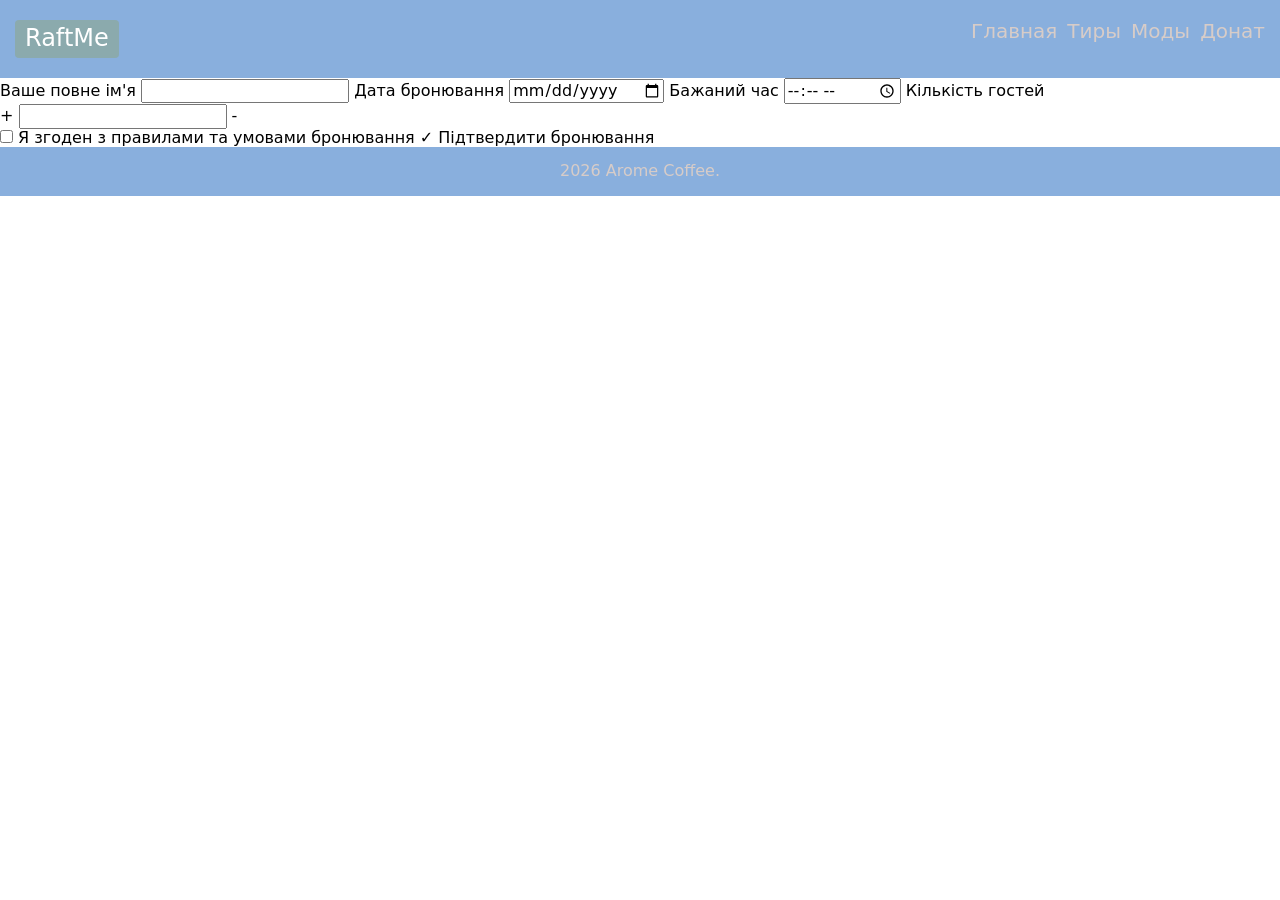
==== form.html @ 9c9c3f44 "style bra" ====
<!doctype html>
<html lang="en">

<head>
    <meta charset="UTF-8" />
    <meta name="viewport" content="width=device-width, initial-scale=1.0" />
    <title>Document</title>
    <link rel="stylesheet" href="https://cdnjs.cloudflare.com/ajax/libs/modern-normalize/3.0.1/modern-normalize.min.css"
        integrity="sha512-q6WgHqiHlKyOqslT/lgBgodhd03Wp4BEqKeW6nNtlOY4quzyG3VoQKFrieaCeSnuVseNKRGpGeDU3qPmabCANg=="
        crossorigin="anonymous" referrerpolicy="no-referrer" />
    <link rel="stylesheet" href="./css/reset.css" />
    <link rel="stylesheet" href="./css/style.css" />
</head>

<body>
    <header>
        <a class="header__logo" href="">RaftMe</a>
        <nav class="header__nav">
            <ul class="header__list">
                <li class="header__item">
                    <a class="header__item_link" href="">Главная</a>
                </li>
                <li class="header__item">
                    <a class="header__item__link" href="">Тиры</a>
                </li>
                <li class="header__item">
                    <a class="header__item__link" href="">Моды</a>
                </li>
                <li class="header__item">
                    <a class="header__item__link" href="">Донат</a>
                </li>
            </ul>
        </nav>
    </header>
    <main>
        <section class="form-section">
            <form class="form" action="">
                <h2 class="form__title"></h2>
                <p class="form__text"></p>
                <label class="form__lable" for="">
                    Ваше повне ім'я
                    <input class="form__input" type="text">
                </label>
                <label class="form__lable" for="">
                    Дата бронювання
                    <input class="form__input" type="date">
                </label>
                <label class="form__lable" for="">
                    Бажаний час
                    <input class="form__input" type="time">
                </label>
                <label class="form__lable" id="number-guests-title" for="">
                    Кількість гостей
                    <div class="form__lable__div">
                        <button class="form__lable__div__btn" type="button">+</button>
                        <input class="form__input" type="number">
                        <button class="form__lable__div__btn" type="button">-</button>
                    </div>
                </label>
                <label class="form__lable" for="">
                    <input class="form__input" type="checkbox" required>
                    Я згоден з правилами та умовами бронювання
                </label>
                <button>✓ Підтвердити бронювання</button>
            </form>
        </section>
    </main>
    <footer>
        <p class="footer__text">2026 Arome Coffee.</p>
    </footer>
</body>

</html>
---- css/style.css ----
:root{
    --primary: #89afdd;
    --accent: #D7CCC8;
    --text: #333333;
    --bg-color: #FAFAFA;
}


header{
    background-color: var(--primary);
    color: var(--accent);
    display: flex;
    justify-content: space-between;
    padding: 20px 15px;
}


.header__logo {
    font-size: 24px;
    color: #333333;
     background: #8baaad;
  color: white;
  padding: 5px 10px;
  border-radius: 4px;
  border: none;
  cursor: pointer;
  transition: 0.2s;
}


.header__nav {
}

.open-btn{
    display: none;
}

.mobile-menu{
    display: none;
}

.header__list {
    display: flex;
    gap: 10px;
    font-size: 20px;
}

.header__item:hover,
.header__item:focus{
    color: #a7a7a7;
}

.header__item_link {
}

.header__item__link {
}


.hero {
    background-image: url(/img/background.png);
    background-position: center;
    background-size: cover;
    background-repeat: no-repeat;
    height: 550px;
    display: flex;
    flex-direction: column;
    align-items: center;
    justify-content: center;
    gap: 10px;
}


.hero__title {
    text-align: center;
    font-size: 50px;
    color: var(--bg-color);
}


.hero__subtitle {
    text-align: center;
    font-size: 24px;
    color: var(--bg-color);
}


.hero__btn {
    width: 210px;
    font-size: 18px;
    color: var(--text);
    background-color: var(--accent);
    padding: 15px 15px;
}

.hero__btn:hover,
.hero__btn:focus{
    background-color: #ffefef;
}


.about-us {
    padding: 20px 15px;
}

.about-us__title {
    text-align: center;
    font-size: 24px;
    margin-bottom: 10px;
}

.about-us__text {
    text-align: center;
    font-size: 16px;
    color: var(--text);
}


.footer__text {
    padding: 15px 15px;
    background-color: var(--primary);
    text-align: center;
    color: var(--accent);
}


@media screen and (max-width: 574px) {
    .mobile-deckrop{
        display: none
    }

    .open-btn{
        display: block;
    }

    .mobile-menu{
        display: none;
    }
}
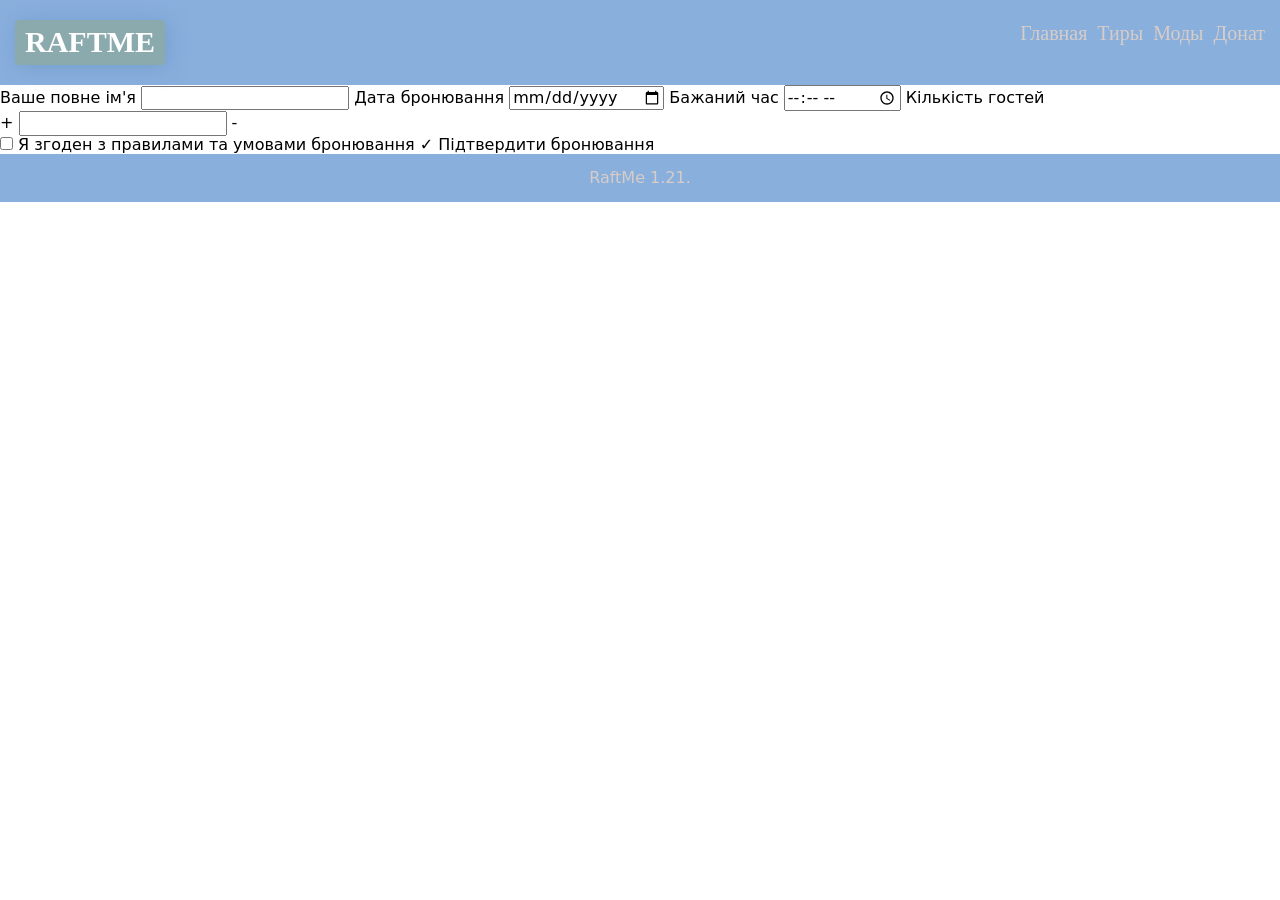
==== commit c3242fdb: "udate" ====
--- a/form.html
+++ b/form.html
@@ -5,6 +5,9 @@
     <meta charset="UTF-8" />
     <meta name="viewport" content="width=device-width, initial-scale=1.0" />
     <title>Document</title>
+    <link rel="preconnect" href="https://fonts.googleapis.com">
+<link rel="preconnect" href="https://fonts.gstatic.com" crossorigin>
+<link href="https://fonts.googleapis.com/css2?family=Edu+AU+VIC+WA+NT+Guides:wght@400..700&family=Playwrite+GB+S:ital,wght@0,100..400;1,100..400&display=swap" rel="stylesheet">
     <link rel="stylesheet" href="https://cdnjs.cloudflare.com/ajax/libs/modern-normalize/3.0.1/modern-normalize.min.css"
         integrity="sha512-q6WgHqiHlKyOqslT/lgBgodhd03Wp4BEqKeW6nNtlOY4quzyG3VoQKFrieaCeSnuVseNKRGpGeDU3qPmabCANg=="
         crossorigin="anonymous" referrerpolicy="no-referrer" />
@@ -14,7 +17,11 @@
 
 <body>
     <header>
-        <a class="header__logo" href="">RaftMe</a>
+        <button class="header__logo" style="--content: 'RaftMe';" href="dad">
+  <div class="left"></div>
+    RaftMe
+  <div class="right"></div>
+</button>
         <nav class="header__nav">
             <ul class="header__list">
                 <li class="header__item">
@@ -66,7 +73,7 @@
         </section>
     </main>
     <footer>
-        <p class="footer__text">2026 Arome Coffee.</p>
+        <p class="footer__text">RaftMe 1.21.</p>
     </footer>
 </body>
 
--- a/css/style.css
+++ b/css/style.css
@@ -4,6 +4,7 @@
     --text: #333333;
     --bg-color: #FAFAFA;
 }
+
 
 
 header{
@@ -17,9 +18,29 @@
 
 .header__logo {
     font-size: 24px;
-    color: #333333;
-     background: #8baaad;
-  color: white;
+    font-family: "Edu AU VIC WA NT Guides", cursive;
+        position: relative;
+    padding: 10px 20px;
+    border: none;
+    background: none;
+    cursor: pointer;
+    font-family: "Source Code Pro";
+    font-weight: 900;
+    text-transform: uppercase;
+    font-size: 30px;
+    color: var(--text-color);
+    background-color: var(--btn-color);
+    box-shadow: var(--shadow-color) 2px 2px 22px;
+    border-radius: 4px;
+    z-index: 0;
+    overflow: hidden;
+    --text-color: hsla(210, 50%, 85%, 1);
+    --shadow-color: hsla(210, 40%, 52%, .4);
+    --btn-color: hsl(210, 80%, 42%);
+    --bg-color: #141218;
+    color: #454545;
+    background: #8baaad;
+    color: white;
   padding: 5px 10px;
   border-radius: 4px;
   border: none;
@@ -29,6 +50,8 @@
 
 
 .header__nav {
+    font-family: "Playwrite GB S", cursive;
+
 }
 
 .open-btn{
@@ -58,7 +81,7 @@
 
 
 .hero {
-    background-image: url(/img/background.png);
+    background-image: url(/img/background.jpg);
     background-position: center;
     background-size: cover;
     background-repeat: no-repeat;
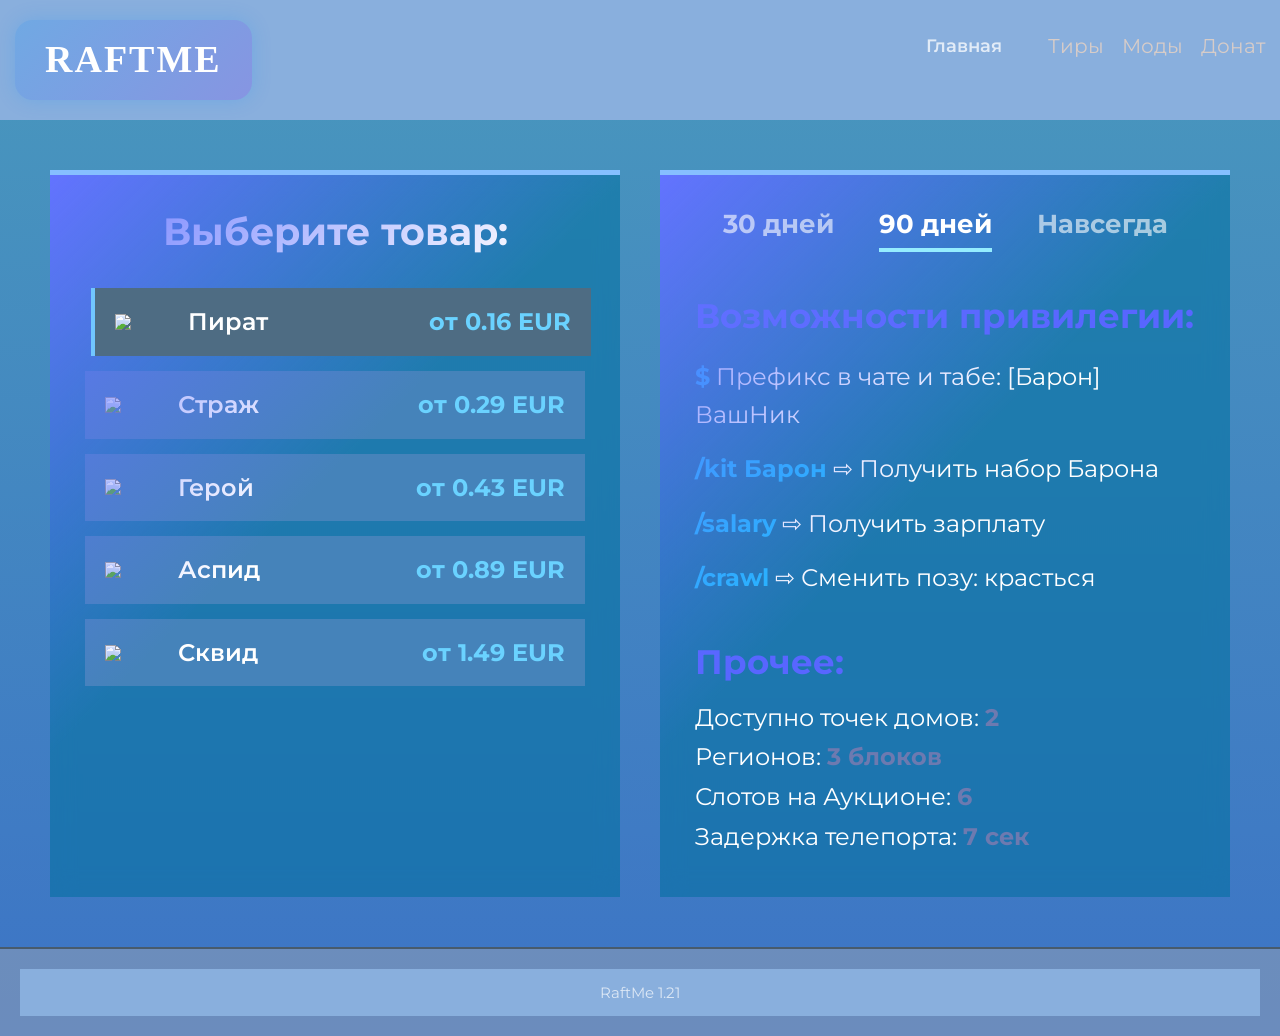
==== commit a518bdaf: "Updete 2 braa" ====
--- a/form.html
+++ b/form.html
@@ -1,80 +1,244 @@
 <!doctype html>
-<html lang="en">
+<html lang="ru">
 
 <head>
     <meta charset="UTF-8" />
     <meta name="viewport" content="width=device-width, initial-scale=1.0" />
-    <title>Document</title>
+
+    <title>RaftMe Donate</title>
+
     <link rel="preconnect" href="https://fonts.googleapis.com">
-<link rel="preconnect" href="https://fonts.gstatic.com" crossorigin>
-<link href="https://fonts.googleapis.com/css2?family=Edu+AU+VIC+WA+NT+Guides:wght@400..700&family=Playwrite+GB+S:ital,wght@0,100..400;1,100..400&display=swap" rel="stylesheet">
-    <link rel="stylesheet" href="https://cdnjs.cloudflare.com/ajax/libs/modern-normalize/3.0.1/modern-normalize.min.css"
+    <link rel="preconnect" href="https://fonts.gstatic.com" crossorigin>
+
+    <link href="https://fonts.googleapis.com/css2?family=Montserrat:wght@400;500;600;700;800&display=swap"
+        rel="stylesheet">
+
+    <link rel="stylesheet"
+        href="https://cdnjs.cloudflare.com/ajax/libs/modern-normalize/3.0.1/modern-normalize.min.css"
         integrity="sha512-q6WgHqiHlKyOqslT/lgBgodhd03Wp4BEqKeW6nNtlOY4quzyG3VoQKFrieaCeSnuVseNKRGpGeDU3qPmabCANg=="
-        crossorigin="anonymous" referrerpolicy="no-referrer" />
+        crossorigin="anonymous"
+        referrerpolicy="no-referrer" />
+
     <link rel="stylesheet" href="./css/reset.css" />
     <link rel="stylesheet" href="./css/style.css" />
 </head>
 
 <body>
-    <header>
-        <button class="header__logo" style="--content: 'RaftMe';" href="dad">
-  <div class="left"></div>
-    RaftMe
-  <div class="right"></div>
-</button>
+
+    <!-- HEADER -->
+<header>
+      <a class="header__logo" href="">RaftMe</a>
+      <div class="mobile-deckrop">
         <nav class="header__nav">
-            <ul class="header__list">
-                <li class="header__item">
-                    <a class="header__item_link" href="">Главная</a>
-                </li>
-                <li class="header__item">
-                    <a class="header__item__link" href="">Тиры</a>
-                </li>
-                <li class="header__item">
-                    <a class="header__item__link" href="">Моды</a>
-                </li>
-                <li class="header__item">
-                    <a class="header__item__link" href="">Донат</a>
-                </li>
-            </ul>
+          <ul class="header__list">
+            <li class="header__item">
+              <a class="header__item_link" href="./index.html">Главная</a>
+            </li>
+            <li class="header__item">
+              <a class="header__item__link" href="">Тиры</a>
+            </li>
+            <li class="header__item">
+              <a class="header__item__link" href="">Моды</a>
+            </li>
+            <li class="header__item">
+              <a class="header__item__link" href="./form.html">Донат</a>
+            </li>
+          </ul>
         </nav>
+      </div>
+
+      <img src="./img/Vector.png" class="open-btn">
+      <div class="mobile-menu">
+        <nav class="header__nav">
+          <ul class="header__list">
+            <li class="header__item">
+              <a class="header__item_link" href="">Головна</a>
+            </li>
+            <li class="header__item">
+              <a class="header__item__link" href="">Меню</a>
+            </li>
+            <li class="header__item">
+              <a class="header__item__link" href="">Галерея</a>
+            </li>
+            <li class="header__item">
+              <a class="header__item__link" href="">Бронювання</a>
+            </li>
+          </ul>
+        </nav>
+      </div>
     </header>
-    <main>
-        <section class="form-section">
-            <form class="form" action="">
-                <h2 class="form__title"></h2>
-                <p class="form__text"></p>
-                <label class="form__lable" for="">
-                    Ваше повне ім'я
-                    <input class="form__input" type="text">
-                </label>
-                <label class="form__lable" for="">
-                    Дата бронювання
-                    <input class="form__input" type="date">
-                </label>
-                <label class="form__lable" for="">
-                    Бажаний час
-                    <input class="form__input" type="time">
-                </label>
-                <label class="form__lable" id="number-guests-title" for="">
-                    Кількість гостей
-                    <div class="form__lable__div">
-                        <button class="form__lable__div__btn" type="button">+</button>
-                        <input class="form__input" type="number">
-                        <button class="form__lable__div__btn" type="button">-</button>
-                    </div>
-                </label>
-                <label class="form__lable" for="">
-                    <input class="form__input" type="checkbox" required>
-                    Я згоден з правилами та умовами бронювання
-                </label>
-                <button>✓ Підтвердити бронювання</button>
-            </form>
+
+    <!-- MAIN -->
+
+    <main class="main">
+
+        <section class="donate">
+
+            <!-- LEFT PANEL -->
+
+            <div class="donate__left">
+
+                <h2 class="donate__title">
+                    Выберите товар:
+                </h2>
+
+                <div class="donate__list">
+
+                    <div class="donate__item active">
+
+                        <div class="donate__item-left">
+                            <img src="https://static.wikia.nocookie.net/minecraft_gamepedia/images/e/e6/Diamond_Chestplate_JE2_BE2.png">
+                            <span>Пират</span>
+                        </div>
+
+                        <p>от 0.16 EUR</p>
+
+                    </div>
+
+                    <div class="donate__item">
+
+                        <div class="donate__item-left">
+                            <img src="https://static.wikia.nocookie.net/minecraft_gamepedia/images/9/97/Golden_Chestplate_JE4_BE2.png">
+                            <span>Страж</span>
+                        </div>
+
+                        <p>от 0.29 EUR</p>
+
+                    </div>
+
+                    <div class="donate__item">
+
+                        <div class="donate__item-left">
+                            <img src="https://static.wikia.nocookie.net/minecraft_gamepedia/images/0/03/Netherite_Chestplate_JE2_BE1.png">
+                            <span>Герой</span>
+                        </div>
+
+                        <p>от 0.43 EUR</p>
+
+                    </div>
+
+                    <div class="donate__item">
+
+                        <div class="donate__item-left">
+                            <img src="https://static.wikia.nocookie.net/minecraft_gamepedia/images/7/72/Diamond_Chestplate_JE3_BE3.png">
+                            <span>Аспид</span>
+                        </div>
+
+                        <p>от 0.89 EUR</p>
+
+                    </div>
+
+                    <div class="donate__item">
+
+                        <div class="donate__item-left">
+                            <img src="https://static.wikia.nocookie.net/minecraft_gamepedia/images/8/8f/Leather_Chestplate_JE4_BE2.png">
+                            <span>Сквид</span>
+                        </div>
+
+                        <p>от 1.49 EUR</p>
+
+                    </div>
+
+                </div>
+
+            </div>
+
+            <!-- RIGHT PANEL -->
+
+            <div class="donate__right">
+
+                <div class="donate__tabs">
+
+                    <button class="donate__tab">
+                        30 дней
+                    </button>
+
+                    <button class="donate__tab active">
+                        90 дней
+                    </button>
+
+                    <button class="donate__tab">
+                        Навсегда
+                    </button>
+
+                </div>
+
+                <div class="donate__content">
+
+                    <h3>
+                        Возможности привилегии:
+                    </h3>
+
+                    <ul>
+
+                        <li>
+                            <span>$</span>
+                            Префикс в чате и табе: [Барон] ВашНик
+                        </li>
+
+                        <li>
+                            <span>/kit Барон</span>
+                            ⇨ Получить набор Барона
+                        </li>
+
+                        <li>
+                            <span>/salary</span>
+                            ⇨ Получить зарплату
+                        </li>
+
+                        <li>
+                            <span>/crawl</span>
+                            ⇨ Сменить позу: красться
+                        </li>
+
+                    </ul>
+
+                    <h3>
+                        Прочее:
+                    </h3>
+
+                    <div class="donate__info">
+
+                        <p>
+                            Доступно точек домов:
+                            <span>2</span>
+                        </p>
+
+                        <p>
+                            Регионов:
+                            <span>3 блоков</span>
+                        </p>
+
+                        <p>
+                            Слотов на Аукционе:
+                            <span>6</span>
+                        </p>
+
+                        <p>
+                            Задержка телепорта:
+                            <span>7 сек</span>
+                        </p>
+
+                    </div>
+
+                </div>
+
+            </div>
+
         </section>
+
     </main>
-    <footer>
-        <p class="footer__text">RaftMe 1.21.</p>
+
+    <!-- FOOTER -->
+
+    <footer class="footer">
+
+        <p class="footer__text">
+            RaftMe 1.21
+        </p>
+
     </footer>
+
 </body>
 
 </html>
--- a/css/style.css
+++ b/css/style.css
@@ -1,7 +1,7 @@
 :root{
     --primary: #89afdd;
     --accent: #D7CCC8;
-    --text: #333333;
+    --text: #aeaeae;
     --bg-color: #FAFAFA;
 }
 
@@ -35,10 +35,10 @@
     z-index: 0;
     overflow: hidden;
     --text-color: hsla(210, 50%, 85%, 1);
-    --shadow-color: hsla(210, 40%, 52%, .4);
+    --shadow-color: hsla(210, 100%, 35%, 0.557);
     --btn-color: hsl(210, 80%, 42%);
-    --bg-color: #141218;
-    color: #454545;
+    --bg-color: #00b3c3;
+    color: #00b5d1;
     background: #8baaad;
     color: white;
   padding: 5px 10px;
@@ -159,4 +159,673 @@
     .mobile-menu{
         display: none;
     }
+}
+.main .items_box .items_list .item.active {
+    background: linear-gradient(90deg, rgba(0, 204, 255, 0.763) 0%, rgb(0, 113, 136) 100%);
+}
+    .main .items_box .items_list .item {
+        padding-left: 30px;
+        padding-right: 30px;
+    }
+    .main .items_box .items_list .item {
+    cursor: pointer;
+    display: flex;
+    align-items: center;
+    width: 100%;
+    margin-bottom: 12px;
+    padding: 3px 65px 3px 70px;
+}
+* {
+    margin: 0;
+    padding: 0;
+    box-sizing: border-box;
+    font-family: "Montserrat", sans-serif;
+}
+/* RESET */
+
+*{
+    margin: 0;
+    padding: 0;
+    box-sizing: border-box;
+}
+
+/* BODY */
+
+body{
+    min-height: 100vh;
+    display: flex;
+    flex-direction: column;
+
+    font-family: "Montserrat", sans-serif;
+    color: white;
+
+    background:
+        linear-gradient(rgba(41, 134, 177, 0.85), rgba(44, 104, 193, 0.92)),
+        url("https://images.unsplash.com/photo-1511512578047-dfb367046420?q=80&w=1920&auto=format&fit=crop")
+        center/cover no-repeat fixed;
+}
+
+/* HEADER */
+
+.header{
+    width: 100%;
+    padding: 25px 60px;
+
+    display: flex;
+    justify-content: space-between;
+    align-items: center;
+
+    background: rgba(0, 14, 20, 0.45);
+
+    border-bottom: 3px solid #1592ff;
+
+    backdrop-filter: blur(10px);
+}
+
+/* LOGO */
+
+.header__logo{
+    position: relative;
+
+    padding: 14px 40px;
+
+    border: none;
+    background: transparent;
+
+    color: white;
+    font-size: 32px;
+    font-weight: 800;
+    letter-spacing: 2px;
+
+    cursor: pointer;
+
+    overflow: hidden;
+}
+
+.header__logo::before{
+    content: "";
+
+    position: absolute;
+    inset: 0;
+
+    background: linear-gradient(
+        90deg,
+        transparent,
+        rgba(1, 164, 179, 0.936),
+        transparent
+    );
+
+    transform: translateX(-100%);
+    transition: .6s;
+}
+
+.header__logo:hover::before{
+    transform: translateX(100%);
+}
+
+.left,
+.right{
+    position: absolute;
+
+    width: 20px;
+    height: 20px;
+
+    border: 3px solid #5abdff;
+}
+
+.left{
+    left: 0;
+    top: 0;
+
+    border-right: none;
+    border-bottom: none;
+}
+
+.right{
+    right: 0;
+    bottom: 0;
+
+    border-left: none;
+    border-top: none;
+}
+
+/* NAVIGATION */
+
+.header__list{
+    display: flex;
+    gap: 40px;
+
+    list-style: none;
+}
+
+.header__item_link{
+    position: relative;
+
+    text-decoration: none;
+
+    color: white;
+    font-size: 18px;
+    font-weight: 600;
+
+    transition: .3s;
+}
+
+.header__item_link::after{
+    content: "";
+
+    position: absolute;
+    left: 0;
+    bottom: -8px;
+
+    width: 0%;
+    height: 3px;
+
+    background: #52bdff;
+
+    transition: .3s;
+}
+
+.header__item_link:hover{
+    color: #0063a1;
+}
+
+.header__item_link:hover::after{
+    width: 100%;
+}
+
+/* MAIN */
+
+.main{
+    flex: 1;
+
+    padding: 50px;
+}
+
+/* DONATE */
+
+.donate{
+    width: 100%;
+
+    display: flex;
+    gap: 40px;
+}
+
+/* PANELS */
+
+.donate__left,
+.donate__right{
+    flex: 1;
+
+    background: rgba(0, 111, 159, 0.55);
+
+    border-top: 5px solid #86bfff;
+
+    backdrop-filter: blur(12px);
+
+    padding: 35px;
+
+    position: relative;
+
+    overflow: hidden;
+}
+
+.donate__left::before,
+.donate__right::before{
+    content: "";
+
+    position: absolute;
+    inset: 0;
+
+    background: linear-gradient(
+        135deg,
+        rgb(99, 115, 255),
+        transparent 45%
+    );
+
+    pointer-events: none;
+}
+
+/* TITLES */
+
+.donate__title{
+    text-align: center;
+
+    font-size: 38px;
+    font-weight: 700;
+
+    margin-bottom: 35px;
+}
+
+/* DONATE LIST */
+
+.donate__list{
+    display: flex;
+    flex-direction: column;
+    gap: 15px;
+}
+
+.donate__item{
+    display: flex;
+    justify-content: space-between;
+    align-items: center;
+
+    padding: 20px;
+
+    background: rgb(69, 131, 186);
+
+    transition: .25s;
+
+    cursor: pointer;
+}
+
+.donate__item:hover,
+.donate__item.active{
+    background: rgb(78, 108, 131);
+
+    transform: translateX(6px);
+
+    border-left: 4px solid #71c6ff;
+}
+
+.donate__item-left{
+    display: flex;
+    align-items: center;
+    gap: 18px;
+}
+
+.donate__item-left img{
+    width: 55px;
+
+    image-rendering: pixelated;
+}
+
+.donate__item-left span{
+    font-size: 24px;
+    font-weight: 600;
+}
+
+.donate__item p{
+    color: #6ad2ff;
+
+    font-size: 24px;
+    font-weight: 700;
+}
+
+/* TABS */
+
+.donate__tabs{
+    display: flex;
+    justify-content: center;
+    gap: 45px;
+
+    margin-bottom: 45px;
+}
+
+.donate__tab{
+    background: transparent;
+    border: none;
+
+    color: white;
+
+    font-size: 26px;
+    font-weight: 700;
+
+    cursor: pointer;
+
+    opacity: .6;
+
+    padding-bottom: 12px;
+
+    position: relative;
+
+    transition: .3s;
+}
+
+.donate__tab.active{
+    opacity: 1;
+}
+
+.donate__tab.active::after{
+    content: "";
+
+    position: absolute;
+    left: 0;
+    bottom: 0;
+
+    width: 100%;
+    height: 4px;
+
+    background: #95edff;
+}
+
+/* CONTENT */
+
+.donate__content h3{
+    color: #5866ff;
+
+    font-size: 34px;
+    font-weight: 700;
+
+    margin-bottom: 22px;
+}
+
+.donate__content ul{
+    list-style: none;
+
+    margin-bottom: 45px;
+}
+
+.donate__content ul li{
+    font-size: 24px;
+
+    margin: 16px 0;
+
+    line-height: 1.6;
+}
+
+.donate__content ul li span{
+    color: #23b9ff;
+    font-weight: 700;
+}
+
+/* INFO */
+
+.donate__info p{
+    font-size: 24px;
+
+    margin: 12px 0;
+}
+
+.donate__info span{
+    color: #6d7ab0;
+    font-weight: 700;
+}
+
+/* FOOTER */
+
+.footer{
+    padding: 20px;
+
+    text-align: center;
+
+    background: rgba(123, 148, 186, 0.75);
+
+    border-top: 2px solid #485b6c;
+}
+
+.footer__text{
+    color: rgba(255,255,255,.7);
+
+    font-size: 15px;
+}
+
+/* RESPONSIVE */
+
+@media(max-width: 1100px){
+
+    .donate{
+        flex-direction: column;
+    }
+
+}
+
+@media(max-width: 850px){
+
+    .header{
+        flex-direction: column;
+        gap: 25px;
+    }
+
+    .header__list{
+        flex-wrap: wrap;
+        justify-content: center;
+    }
+
+    .main{
+        padding: 25px;
+    }
+
+    .donate__title{
+        font-size: 28px;
+    }
+
+    .donate__item-left span,
+    .donate__item p{
+        font-size: 18px;
+    }
+
+    .donate__tab{
+        font-size: 18px;
+    }
+
+    .donate__content h3{
+        font-size: 26px;
+    }
+
+    .donate__content ul li,
+    .donate__info p{
+        font-size: 18px;
+    }
+
+}
+.header{
+    width: 100%;
+    padding: 18px 50px;
+
+    display: flex;
+    justify-content: space-between;
+    align-items: center;
+
+    position: fixed;
+    top: 0;
+    left: 0;
+
+    z-index: 1000;
+
+    background: rgba(8, 15, 40, 0.75);
+
+    backdrop-filter: blur(14px);
+
+    border-bottom: 1px solid rgba(120, 170, 255, 0.15);
+
+    box-shadow:
+        0 0 25px rgba(0, 140, 255, 0.12),
+        inset 0 -1px 0 rgba(255,255,255,.05);
+}
+
+/* ===== LOGO ===== */
+
+.header__logo{
+    display: flex;
+    align-items: center;
+    gap: 14px;
+
+    padding: 18px 30px;
+
+    border: none;
+    border-radius: 18px;
+
+    background: linear-gradient(
+        135deg,
+        rgba(0,140,255,.18),
+        rgba(120,0,255,.15)
+    );
+
+    color: white;
+
+    font-size: 38px;
+    font-weight: 800;
+    letter-spacing: 2px;
+
+    cursor: pointer;
+
+    position: relative;
+
+    transition: .35s;
+
+    overflow: hidden;
+
+    box-shadow:
+        0 0 20px rgba(0,140,255,.18);
+}
+
+.header__logo::before{
+    content: "";
+
+    position: absolute;
+    inset: 0;
+
+    background: linear-gradient(
+        90deg,
+        transparent,
+        rgba(255,255,255,.15),
+        transparent
+    );
+
+    transform: translateX(-120%);
+    transition: .7s;
+}
+
+.header__logo:hover::before{
+    transform: translateX(120%);
+}
+
+.header__logo:hover{
+    transform: translateY(-2px) scale(1.02);
+
+    box-shadow:
+        0 0 30px rgba(0,140,255,.35),
+        0 0 50px rgba(140,0,255,.15);
+}
+
+.left,
+.right{
+    display: none;
+}
+
+/* ===== NAVIGATION ===== */
+
+.header__list{
+    display: flex;
+    align-items: center;
+    gap: 18px;
+
+    list-style: none;
+}
+
+.header__item_link{
+    position: relative;
+
+    display: flex;
+    align-items: center;
+    justify-content: center;
+
+    padding: 16px 28px;
+
+    border-radius: 16px;
+
+    text-decoration: none;
+
+    color: rgba(255,255,255,.75);
+
+    font-size: 18px;
+    font-weight: 600;
+
+    transition: .3s;
+}
+
+.header__item_link::before{
+    content: "";
+
+    position: absolute;
+    inset: 0;
+
+    border-radius: 16px;
+
+    background: linear-gradient(
+        135deg,
+        rgba(0,140,255,.18),
+        rgba(130,0,255,.12)
+    );
+
+    opacity: 0;
+
+    transition: .3s;
+}
+
+.header__item_link:hover::before,
+.header__item_link.active::before{
+    opacity: 1;
+}
+
+.header__item_link:hover,
+.header__item_link.active{
+    color: white;
+
+    transform: translateY(-2px);
+
+    box-shadow:
+        0 0 18px rgba(0,140,255,.18);
+}
+
+/* ===== PLAY BUTTON ===== */
+
+.header__play{
+    padding: 16px 34px;
+
+    border: none;
+    border-radius: 16px;
+
+    background: linear-gradient(
+        90deg,
+        #0099ff,
+        #7b2cff
+    );
+
+    color: white;
+
+    font-size: 17px;
+    font-weight: 700;
+
+    cursor: pointer;
+
+    transition: .35s;
+
+    box-shadow:
+        0 0 20px rgba(0,140,255,.25);
+}
+
+.header__play:hover{
+    transform: translateY(-3px) scale(1.03);
+
+    box-shadow:
+        0 0 30px rgba(0,140,255,.45),
+        0 0 50px rgba(130,0,255,.25);
+}
+
+/* ===== MOBILE ===== */
+
+@media(max-width: 950px){
+
+    .header{
+        flex-direction: column;
+        gap: 25px;
+
+        padding: 25px;
+    }
+
+    .header__list{
+        flex-wrap: wrap;
+        justify-content: center;
+    }
+
+    .header__item_link{
+        padding: 14px 20px;
+        font-size: 16px;
+    }
+
+    .header__logo{
+        font-size: 28px;
+    }
+
 }
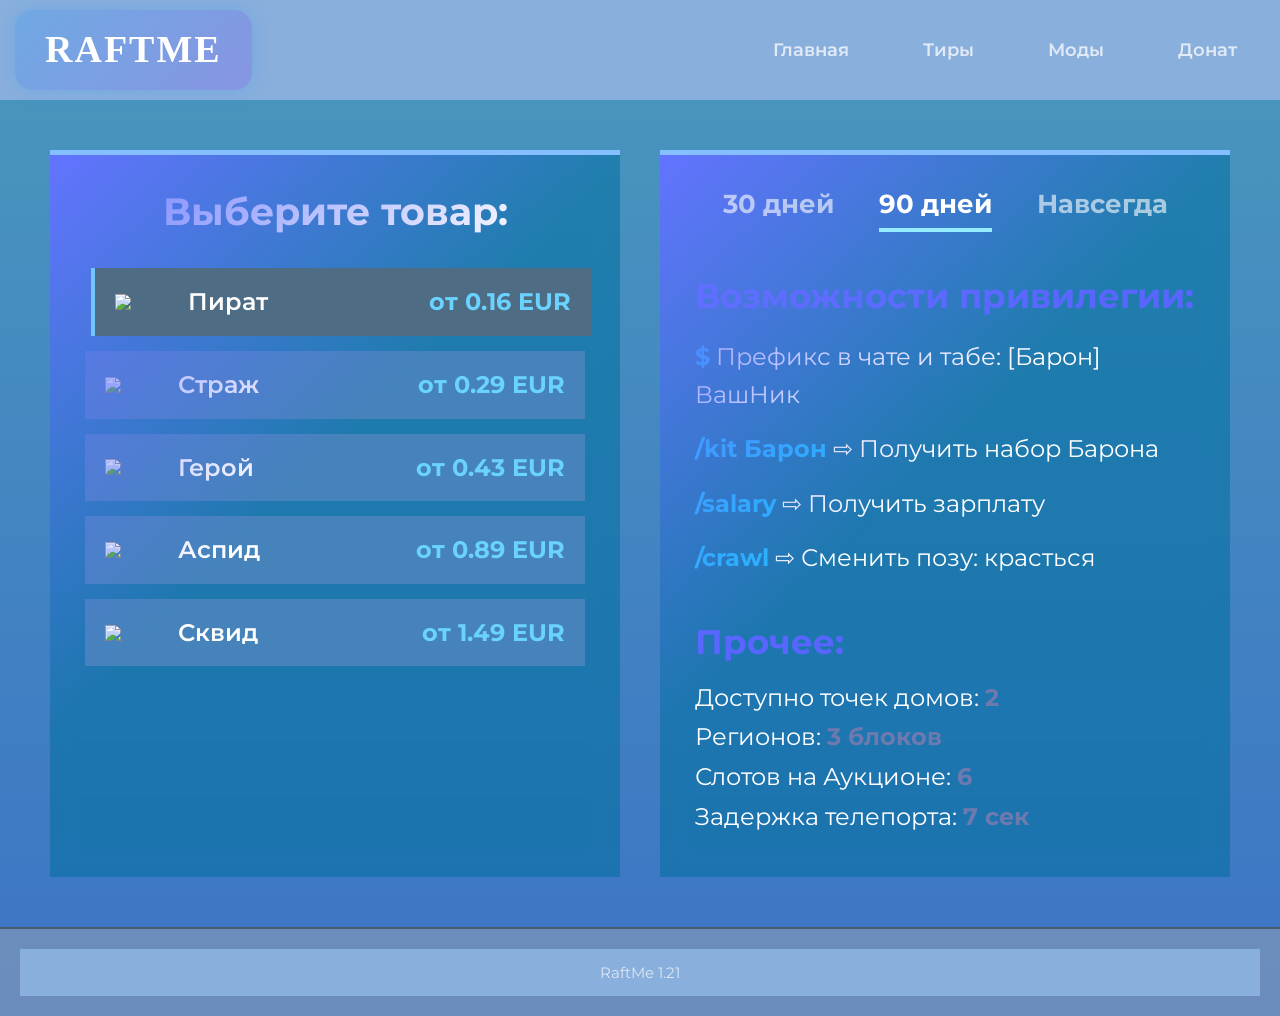
==== commit 3ab6e6e9: "final" ====
--- a/form.html
+++ b/form.html
@@ -35,13 +35,13 @@
               <a class="header__item_link" href="./index.html">Главная</a>
             </li>
             <li class="header__item">
-              <a class="header__item__link" href="">Тиры</a>
-            </li>
-            <li class="header__item">
-              <a class="header__item__link" href="">Моды</a>
-            </li>
-            <li class="header__item">
-              <a class="header__item__link" href="./form.html">Донат</a>
+              <a class="header__item_link" href="">Тиры</a>
+            </li>
+            <li class="header__item">
+              <a class="header__item_link" href="">Моды</a>
+            </li>
+            <li class="header__item">
+              <a class="header__item_link" href="./form.html">Донат</a>
             </li>
           </ul>
         </nav>
--- a/css/style.css
+++ b/css/style.css
@@ -11,8 +11,9 @@
     background-color: var(--primary);
     color: var(--accent);
     display: flex;
+    align-items: center;
     justify-content: space-between;
-    padding: 20px 15px;
+    padding: 10px 15px;
 }
 
 
@@ -38,8 +39,8 @@
     --shadow-color: hsla(210, 100%, 35%, 0.557);
     --btn-color: hsl(210, 80%, 42%);
     --bg-color: #00b3c3;
-    color: #00b5d1;
-    background: #8baaad;
+    color: #000000;
+    background: #00eaff;
     color: white;
   padding: 5px 10px;
   border-radius: 4px;
@@ -81,7 +82,7 @@
 
 
 .hero {
-    background-image: url(/img/background.jpg);
+    background-image: url(/img/17490609904625.jpg);
     background-position: center;
     background-size: cover;
     background-repeat: no-repeat;
@@ -828,4 +829,26 @@
         font-size: 28px;
     }
 
+}
+.hero__btn {
+    background: linear-gradient(135deg, #4fc3f7, #29b6f6);
+    color: #fff;
+    border: none;
+    padding: 14px 32px;
+    font-size: 18px;
+    font-weight: 600;
+    border-radius: 12px;
+    cursor: pointer;
+    box-shadow: 0 6px 20px rgba(41, 182, 246, 0.35);
+    transition: all 0.3s ease;
+}
+
+.hero__btn:hover {
+    background: linear-gradient(135deg, #29b6f6, #03a9f4);
+    transform: translateY(-3px);
+    box-shadow: 0 10px 25px rgba(41, 182, 246, 0.5);
+}
+
+.hero__btn:active {
+    transform: translateY(0);
 }
